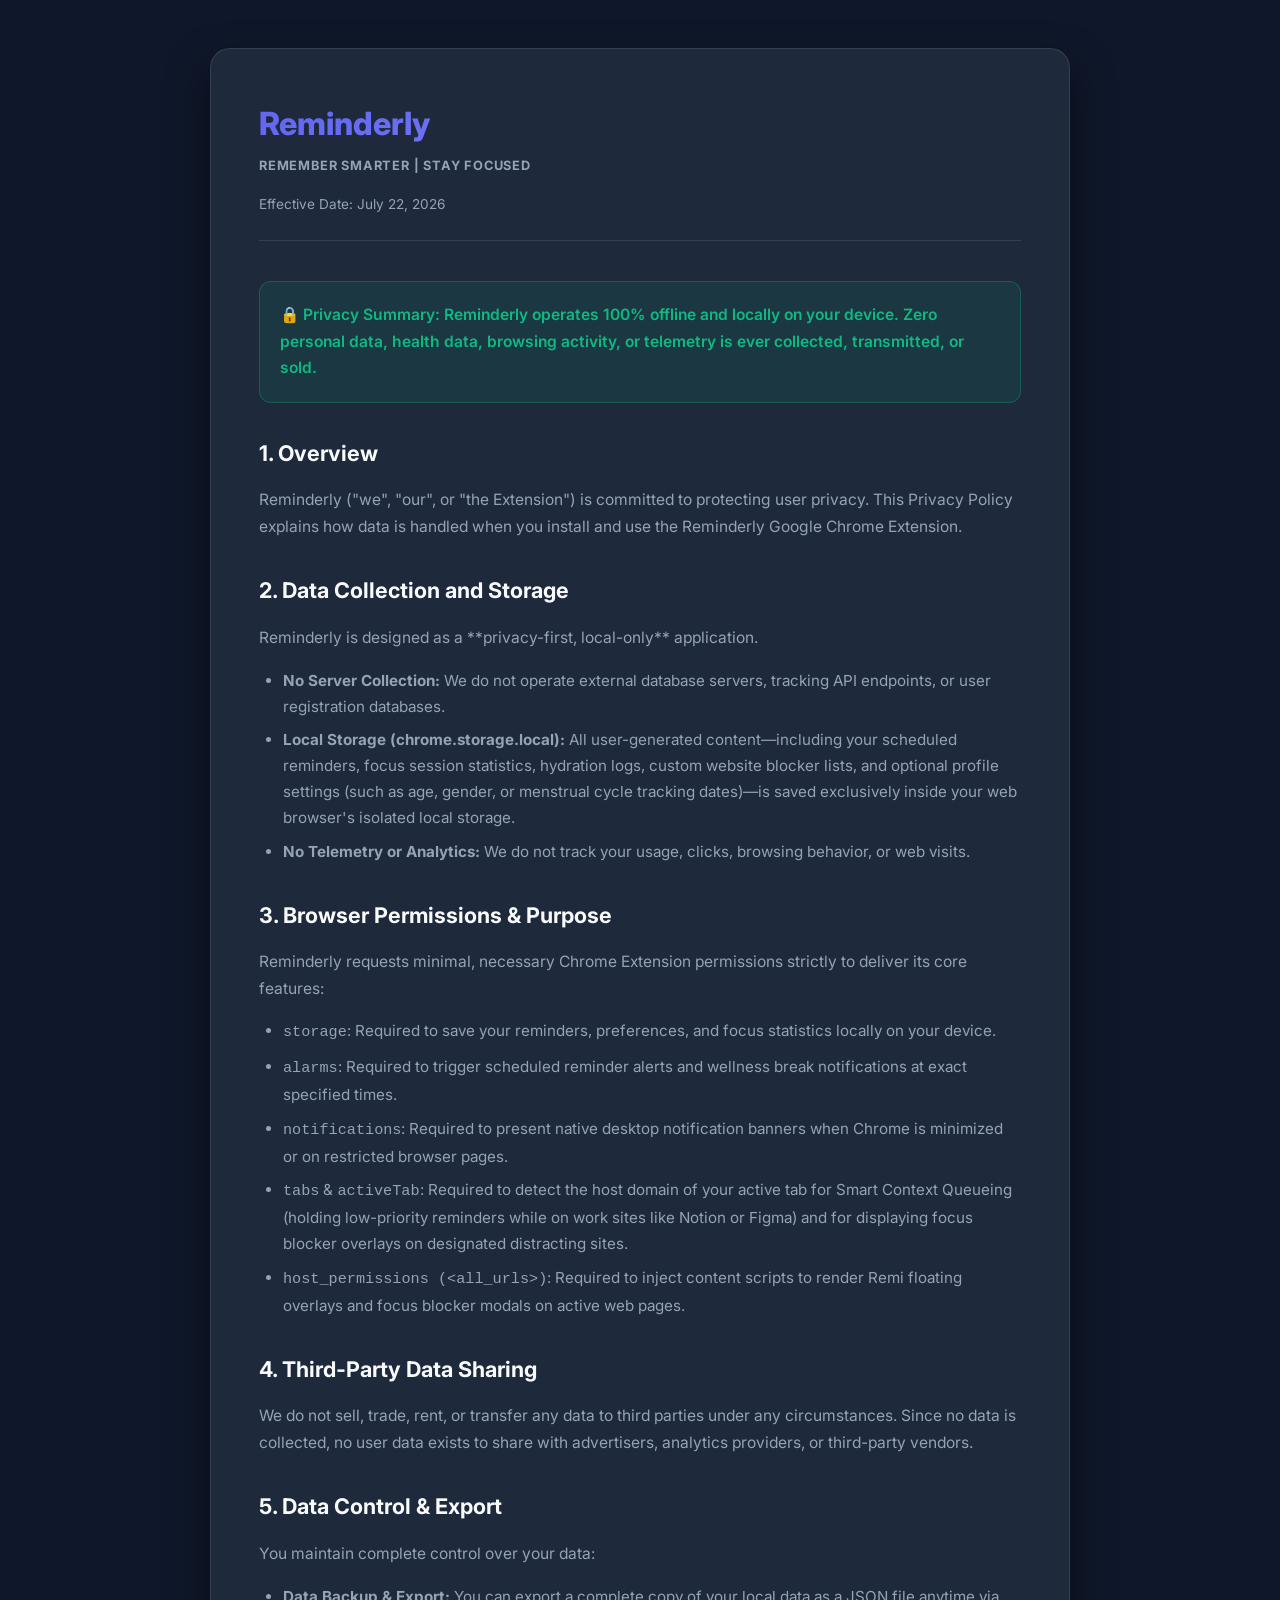
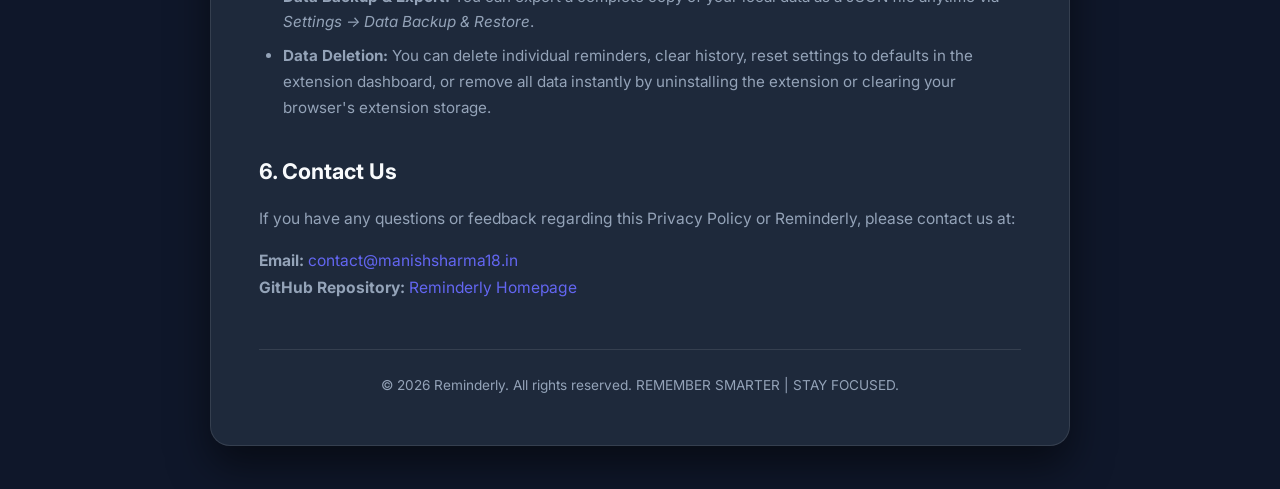
==== privacy.html @ 0ef1bbad "Initial commit" ====
<!DOCTYPE html>
<html lang="en">
<head>
  <meta charset="UTF-8" />
  <title>Privacy Policy – Reminderly Extension</title>
  <meta name="viewport" content="width=device-width, initial-scale=1.0" />
  <meta name="description" content="Privacy Policy for Reminderly Chrome Extension. 100% Offline & Local Storage. Zero Data Tracking." />
  <link rel="icon" href="icons/transparent.png" type="image/png">
  <link rel="preconnect" href="https://fonts.googleapis.com">
  <link rel="preconnect" href="https://fonts.gstatic.com" crossorigin>
  <link href="https://fonts.googleapis.com/css2?family=Inter:wght@400;500;600;700;800&display=swap" rel="stylesheet">
  
  <style>
    :root {
      --background: #0f172a;
      --surface: #1e293b;
      --surface-elevated: #334155;
      --text-primary: #f8fafc;
      --text-secondary: #94a3b8;
      --primary: #6366f1;
      --accent: #10b981;
      --border: rgba(255, 255, 255, 0.1);
    }

    * {
      box-sizing: border-box;
      margin: 0;
      padding: 0;
    }

    body {
      font-family: 'Inter', system-ui, -apple-system, sans-serif;
      background: var(--background);
      color: var(--text-primary);
      line-height: 1.7;
      padding: 3rem 1.5rem;
    }

    .container {
      max-width: 860px;
      margin: 0 auto;
      background: var(--surface);
      border: 1px solid var(--border);
      border-radius: 20px;
      padding: 3rem;
      box-shadow: 0 20px 40px rgba(0,0,0,0.5);
    }

    .header {
      margin-bottom: 2.5rem;
      border-bottom: 1px solid var(--border);
      padding-bottom: 1.5rem;
    }

    .logo-title {
      font-size: 2rem;
      font-weight: 800;
      background: linear-gradient(135deg, #6366f1 0%, #818cf8 100%);
      -webkit-background-clip: text;
      -webkit-text-fill-color: transparent;
      margin-bottom: 4px;
    }

    .tagline {
      font-size: 0.8rem;
      font-weight: 700;
      color: var(--text-secondary);
      letter-spacing: 0.8px;
      text-transform: uppercase;
    }

    .last-updated {
      font-size: 0.85rem;
      color: var(--text-secondary);
      margin-top: 1rem;
    }

    h2 {
      font-size: 1.35rem;
      font-weight: 700;
      color: var(--text-primary);
      margin: 2rem 0 1rem 0;
    }

    p {
      color: var(--text-secondary);
      font-size: 0.975rem;
      margin-bottom: 1rem;
    }

    ul {
      color: var(--text-secondary);
      font-size: 0.95rem;
      padding-left: 1.5rem;
      margin-bottom: 1rem;
    }

    li {
      margin-bottom: 0.5rem;
    }

    .highlight-box {
      background: rgba(16, 185, 129, 0.1);
      border: 1px solid rgba(16, 185, 129, 0.3);
      border-radius: 12px;
      padding: 1.25rem;
      margin: 1.5rem 0;
    }

    .highlight-box p {
      color: var(--accent);
      font-weight: 600;
      margin: 0;
    }

    footer {
      margin-top: 3rem;
      padding-top: 1.5rem;
      border-top: 1px solid var(--border);
      text-align: center;
      font-size: 0.85rem;
      color: var(--text-secondary);
    }

    a {
      color: var(--primary);
      text-decoration: none;
    }

    a:hover {
      text-decoration: underline;
    }
  </style>
</head>
<body>

  <div class="container">
    <div class="header">
      <div class="logo-title">Reminderly</div>
      <div class="tagline">REMEMBER SMARTER | STAY FOCUSED</div>
      <div class="last-updated">Effective Date: July 22, 2026</div>
    </div>

    <div class="highlight-box">
      <p>🔒 Privacy Summary: Reminderly operates 100% offline and locally on your device. Zero personal data, health data, browsing activity, or telemetry is ever collected, transmitted, or sold.</p>
    </div>

    <h2>1. Overview</h2>
    <p>
      Reminderly ("we", "our", or "the Extension") is committed to protecting user privacy. This Privacy Policy explains how data is handled when you install and use the Reminderly Google Chrome Extension.
    </p>

    <h2>2. Data Collection and Storage</h2>
    <p>
      Reminderly is designed as a **privacy-first, local-only** application. 
    </p>
    <ul>
      <li><strong>No Server Collection:</strong> We do not operate external database servers, tracking API endpoints, or user registration databases.</li>
      <li><strong>Local Storage (chrome.storage.local):</strong> All user-generated content—including your scheduled reminders, focus session statistics, hydration logs, custom website blocker lists, and optional profile settings (such as age, gender, or menstrual cycle tracking dates)—is saved exclusively inside your web browser's isolated local storage.</li>
      <li><strong>No Telemetry or Analytics:</strong> We do not track your usage, clicks, browsing behavior, or web visits.</li>
    </ul>

    <h2>3. Browser Permissions & Purpose</h2>
    <p>Reminderly requests minimal, necessary Chrome Extension permissions strictly to deliver its core features:</p>
    <ul>
      <li><code>storage</code>: Required to save your reminders, preferences, and focus statistics locally on your device.</li>
      <li><code>alarms</code>: Required to trigger scheduled reminder alerts and wellness break notifications at exact specified times.</li>
      <li><code>notifications</code>: Required to present native desktop notification banners when Chrome is minimized or on restricted browser pages.</li>
      <li><code>tabs</code> & <code>activeTab</code>: Required to detect the host domain of your active tab for Smart Context Queueing (holding low-priority reminders while on work sites like Notion or Figma) and for displaying focus blocker overlays on designated distracting sites.</li>
      <li><code>host_permissions (&lt;all_urls&gt;)</code>: Required to inject content scripts to render Remi floating overlays and focus blocker modals on active web pages.</li>
    </ul>

    <h2>4. Third-Party Data Sharing</h2>
    <p>
      We do not sell, trade, rent, or transfer any data to third parties under any circumstances. Since no data is collected, no user data exists to share with advertisers, analytics providers, or third-party vendors.
    </p>

    <h2>5. Data Control & Export</h2>
    <p>
      You maintain complete control over your data:
    </p>
    <ul>
      <li><strong>Data Backup & Export:</strong> You can export a complete copy of your local data as a JSON file anytime via <em>Settings → Data Backup & Restore</em>.</li>
      <li><strong>Data Deletion:</strong> You can delete individual reminders, clear history, reset settings to defaults in the extension dashboard, or remove all data instantly by uninstalling the extension or clearing your browser's extension storage.</li>
    </ul>

    <h2>6. Contact Us</h2>
    <p>
      If you have any questions or feedback regarding this Privacy Policy or Reminderly, please contact us at:
    </p>
    <p>
      <strong>Email:</strong> <a href="mailto:contact@manishsharma18.in">contact@manishsharma18.in</a><br />
      <strong>GitHub Repository:</strong> <a href="index.html">Reminderly Homepage</a>
    </p>

    <footer>
      © 2026 Reminderly. All rights reserved. REMEMBER SMARTER | STAY FOCUSED.
    </footer>
  </div>

</body>
</html>
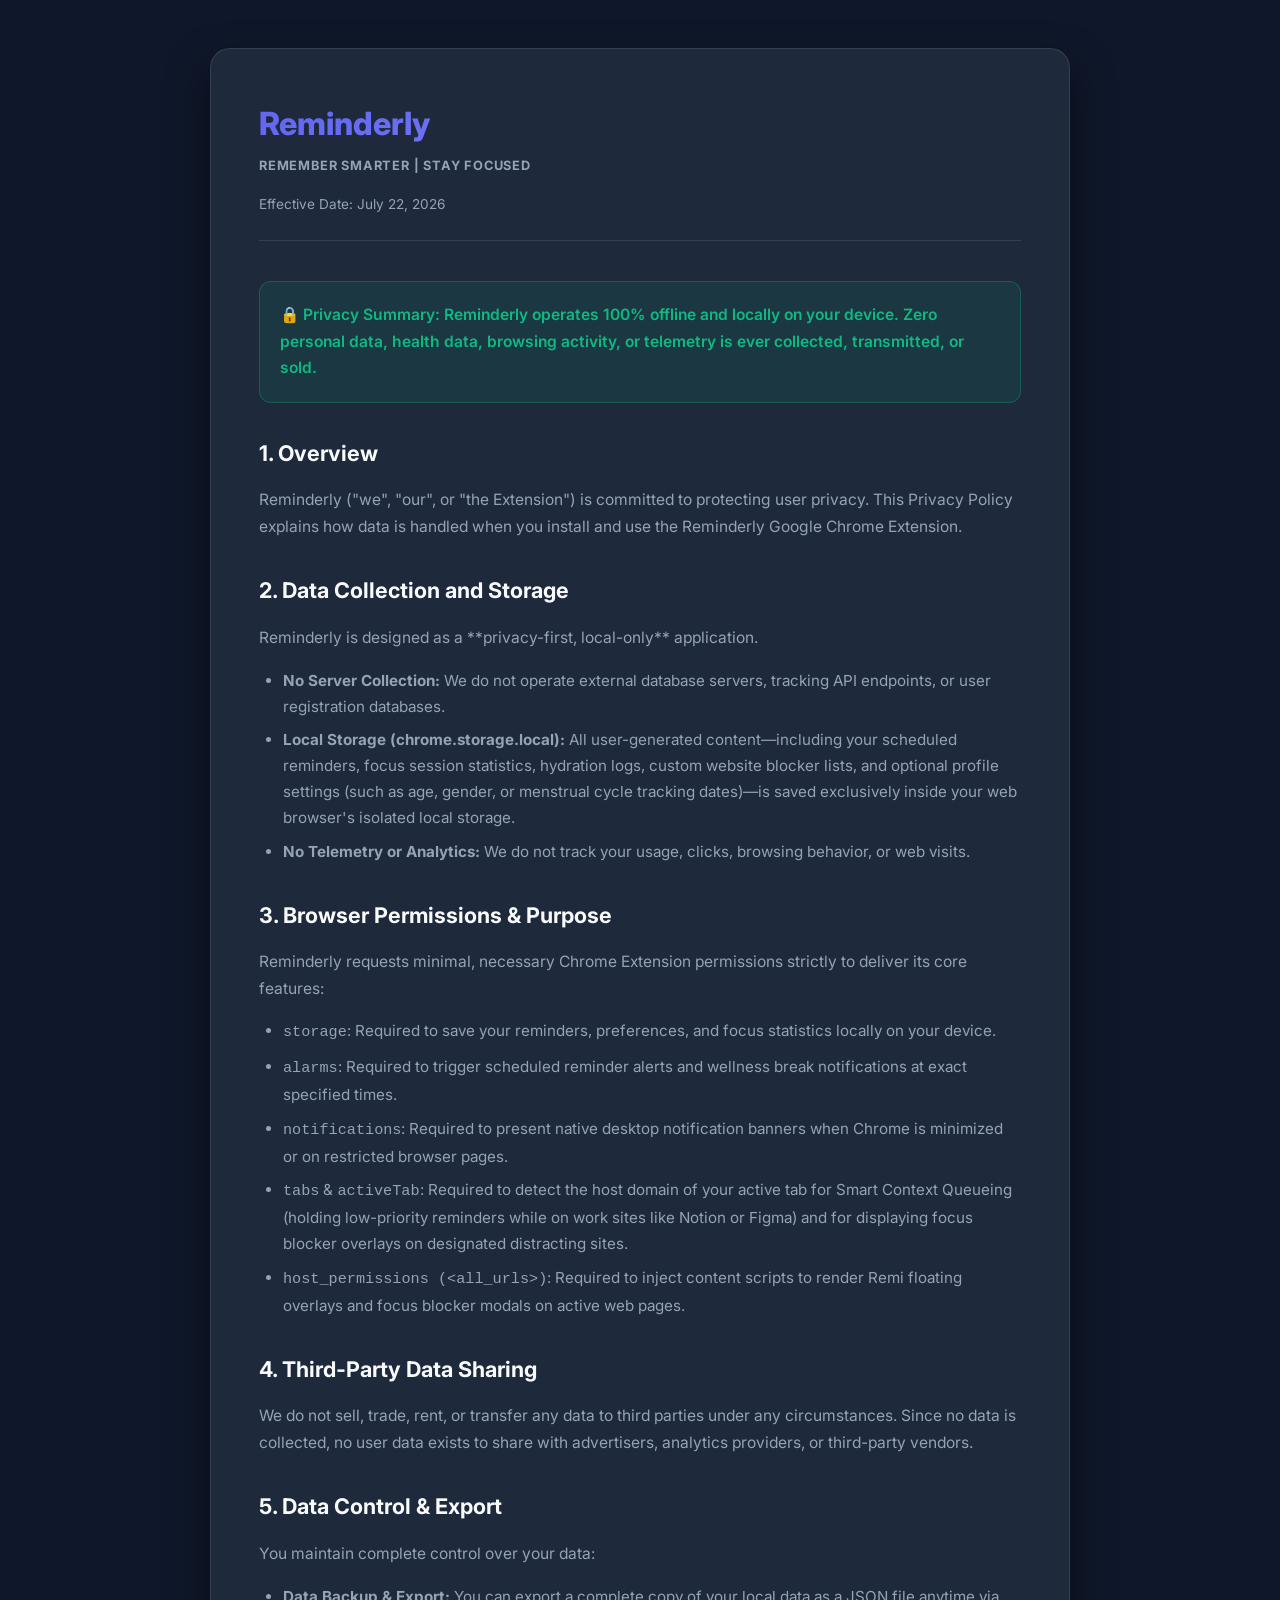
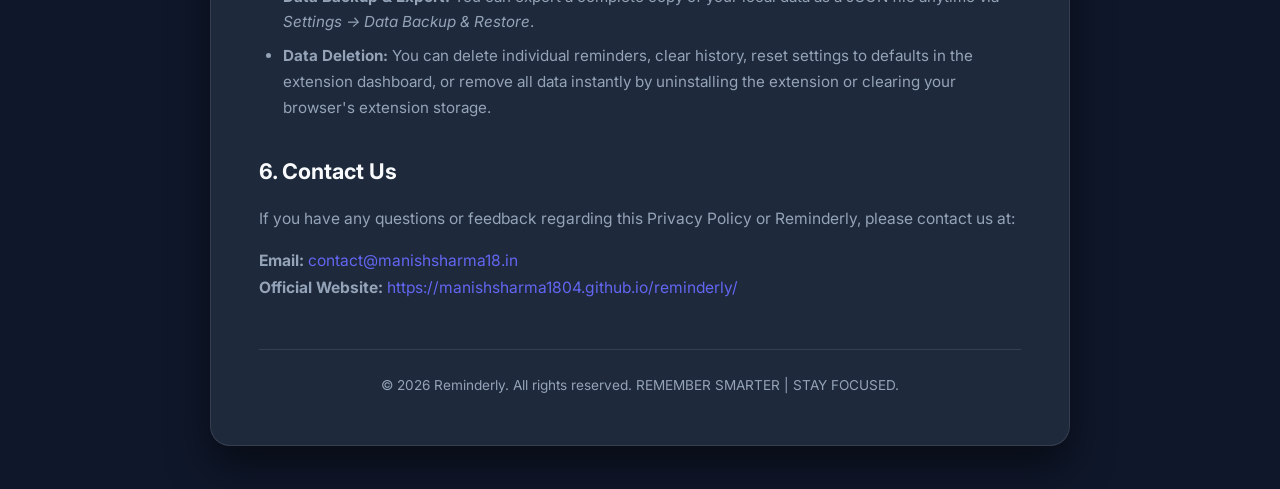
==== commit d49727e4: ". ..." ====
--- a/privacy.html
+++ b/privacy.html
@@ -190,7 +190,7 @@
     </p>
     <p>
       <strong>Email:</strong> <a href="mailto:contact@manishsharma18.in">contact@manishsharma18.in</a><br />
-      <strong>GitHub Repository:</strong> <a href="index.html">Reminderly Homepage</a>
+      <strong>Official Website:</strong> <a href="https://manishsharma1804.github.io/reminderly/">https://manishsharma1804.github.io/reminderly/</a>
     </p>
 
     <footer>
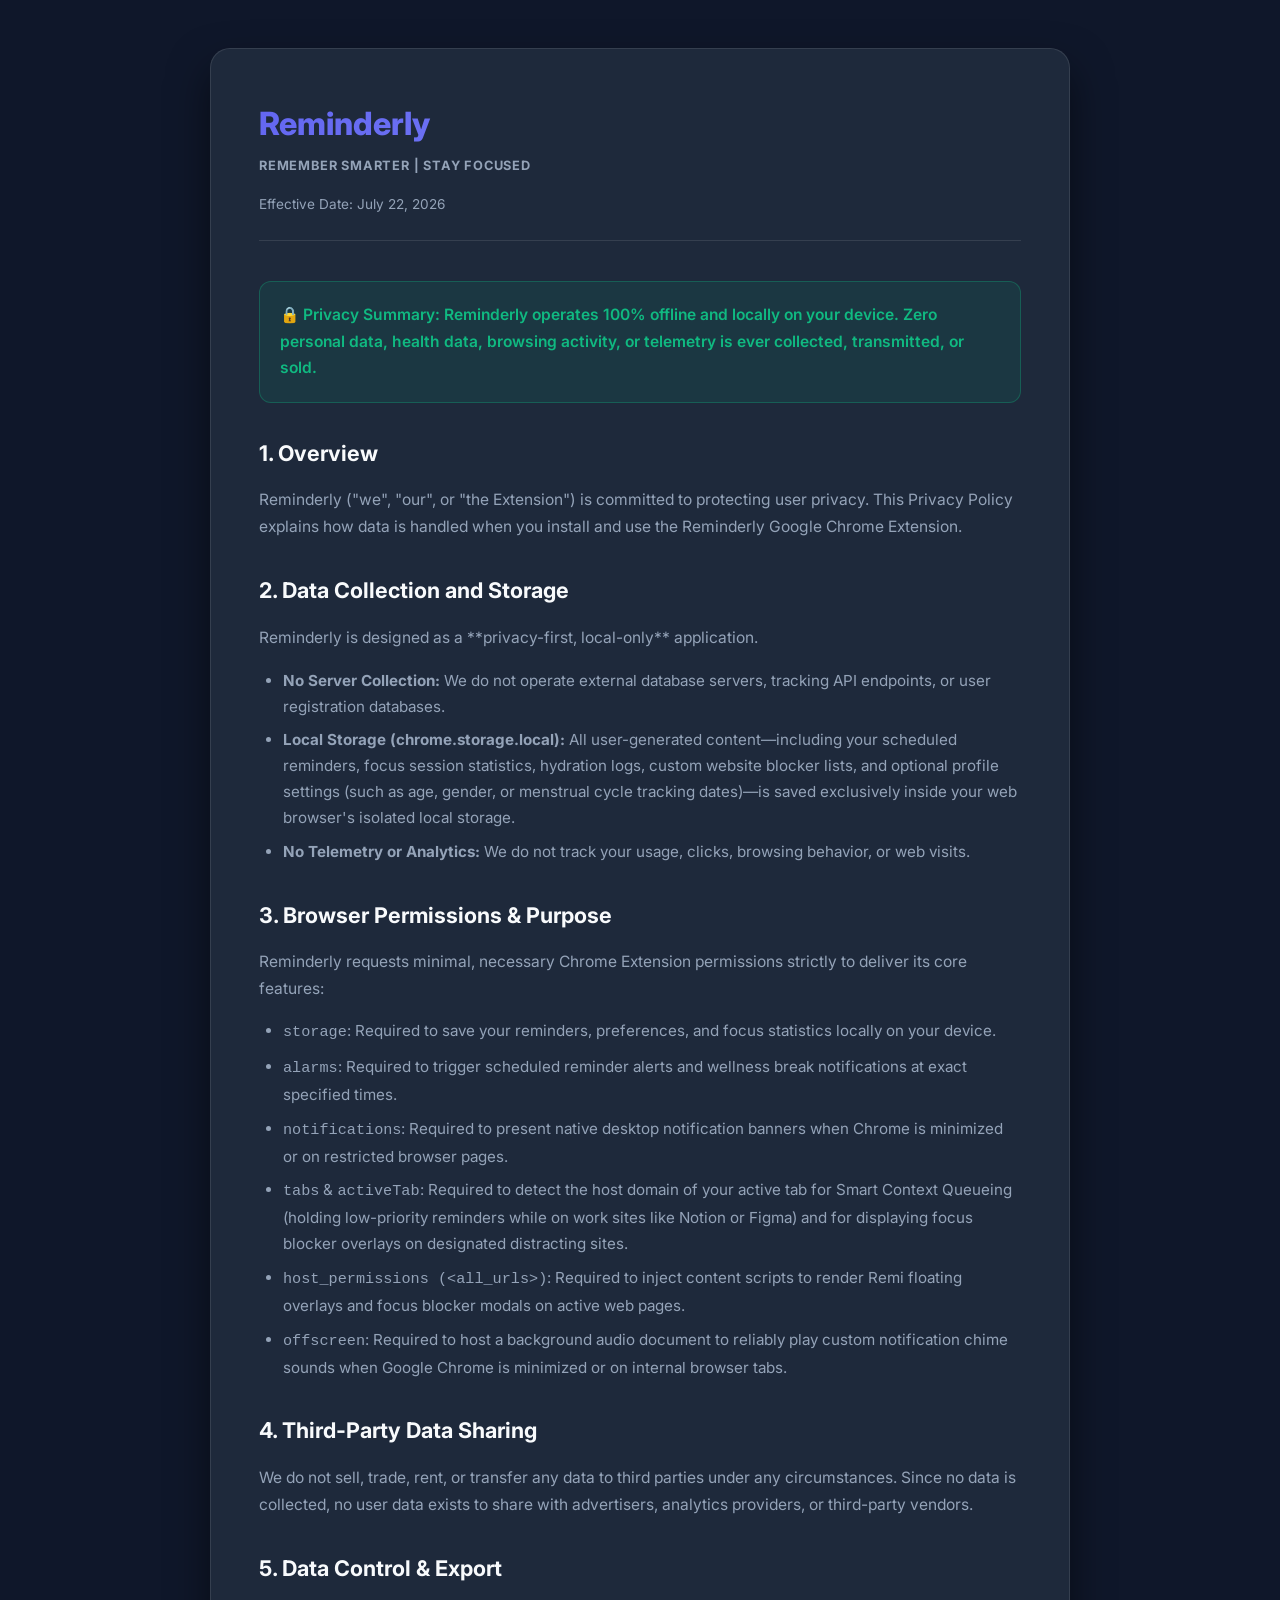
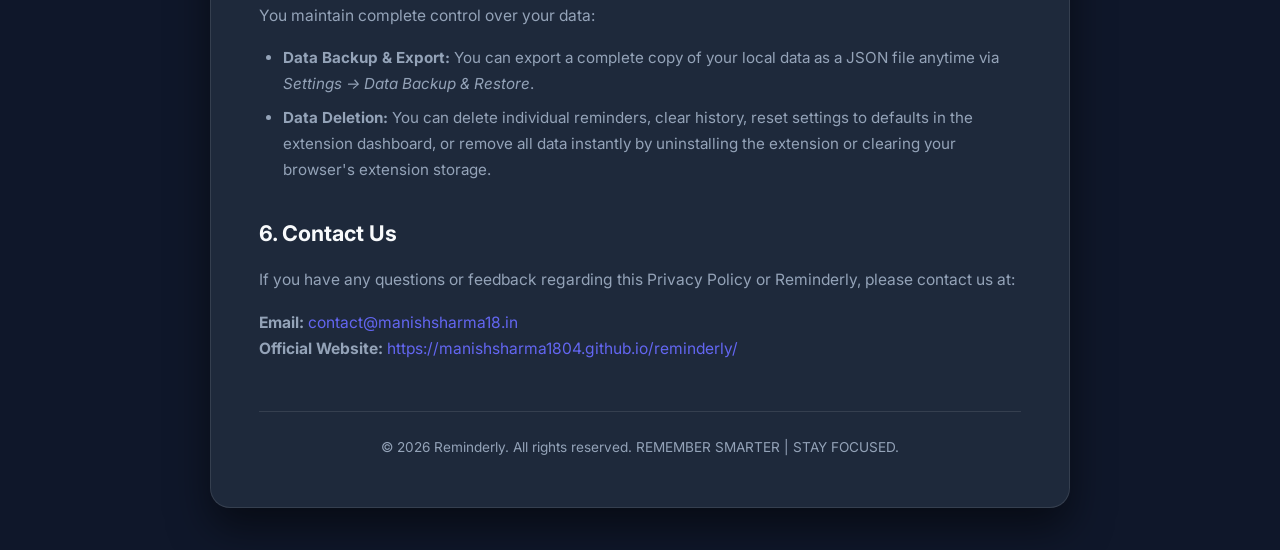
==== commit 5a485ec2: "sound fix" ====
--- a/privacy.html
+++ b/privacy.html
@@ -168,6 +168,7 @@
       <li><code>notifications</code>: Required to present native desktop notification banners when Chrome is minimized or on restricted browser pages.</li>
       <li><code>tabs</code> & <code>activeTab</code>: Required to detect the host domain of your active tab for Smart Context Queueing (holding low-priority reminders while on work sites like Notion or Figma) and for displaying focus blocker overlays on designated distracting sites.</li>
       <li><code>host_permissions (&lt;all_urls&gt;)</code>: Required to inject content scripts to render Remi floating overlays and focus blocker modals on active web pages.</li>
+      <li><code>offscreen</code>: Required to host a background audio document to reliably play custom notification chime sounds when Google Chrome is minimized or on internal browser tabs.</li>
     </ul>
 
     <h2>4. Third-Party Data Sharing</h2>
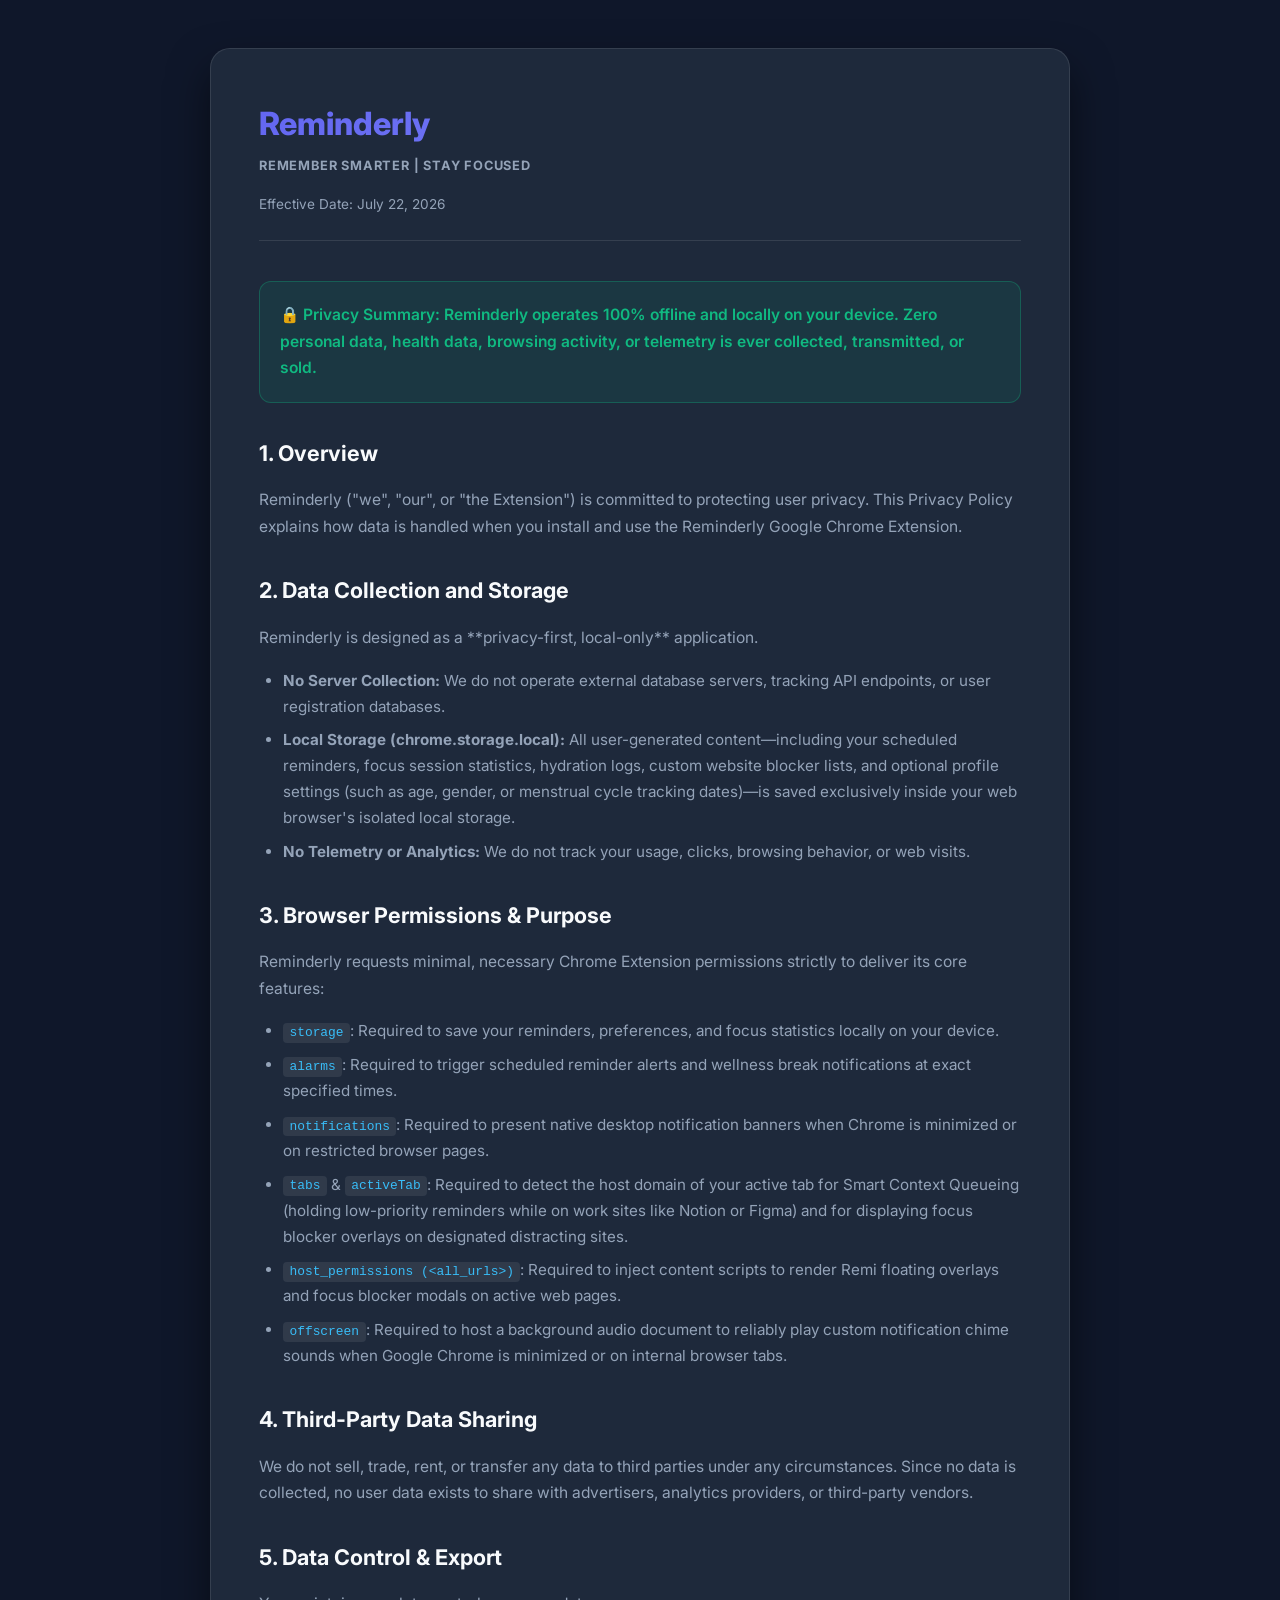
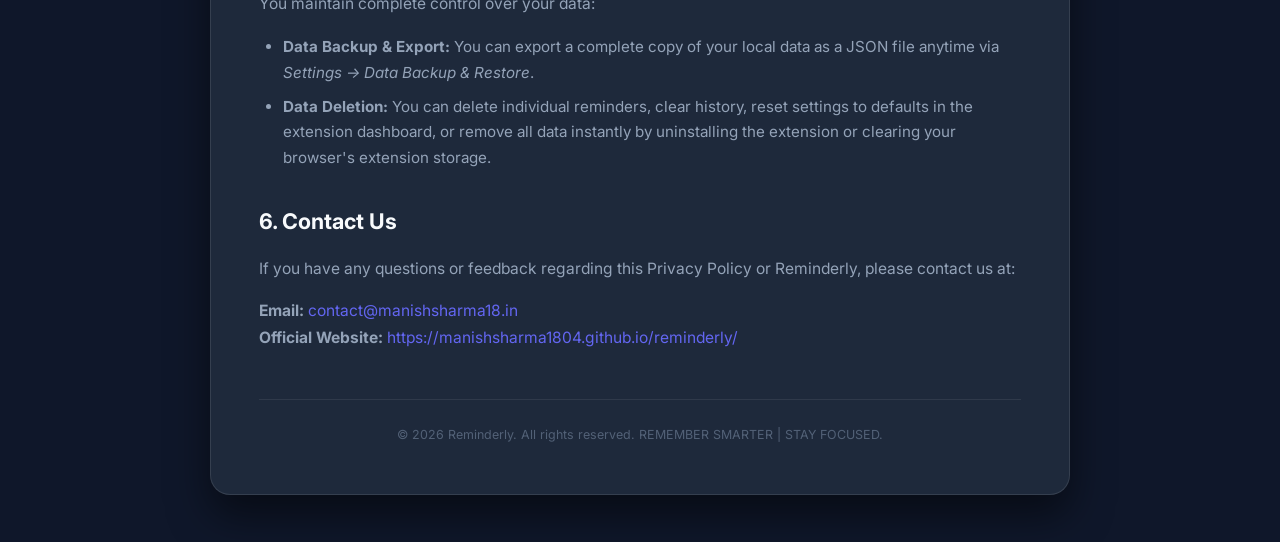
==== commit 7553c9fc: "Update privacy.html" ====
--- a/privacy.html
+++ b/privacy.html
@@ -1,203 +1,297 @@
 <!DOCTYPE html>
 <html lang="en">
+
 <head>
-  <meta charset="UTF-8" />
-  <title>Privacy Policy – Reminderly Extension</title>
-  <meta name="viewport" content="width=device-width, initial-scale=1.0" />
-  <meta name="description" content="Privacy Policy for Reminderly Chrome Extension. 100% Offline & Local Storage. Zero Data Tracking." />
-  <link rel="icon" href="icons/transparent.png" type="image/png">
-  <link rel="preconnect" href="https://fonts.googleapis.com">
-  <link rel="preconnect" href="https://fonts.gstatic.com" crossorigin>
-  <link href="https://fonts.googleapis.com/css2?family=Inter:wght@400;500;600;700;800&display=swap" rel="stylesheet">
-  
-  <style>
-    :root {
-      --background: #0f172a;
-      --surface: #1e293b;
-      --surface-elevated: #334155;
-      --text-primary: #f8fafc;
-      --text-secondary: #94a3b8;
-      --primary: #6366f1;
-      --accent: #10b981;
-      --border: rgba(255, 255, 255, 0.1);
-    }
-
-    * {
-      box-sizing: border-box;
-      margin: 0;
-      padding: 0;
-    }
-
-    body {
-      font-family: 'Inter', system-ui, -apple-system, sans-serif;
-      background: var(--background);
-      color: var(--text-primary);
-      line-height: 1.7;
-      padding: 3rem 1.5rem;
-    }
-
-    .container {
-      max-width: 860px;
-      margin: 0 auto;
-      background: var(--surface);
-      border: 1px solid var(--border);
-      border-radius: 20px;
-      padding: 3rem;
-      box-shadow: 0 20px 40px rgba(0,0,0,0.5);
-    }
-
-    .header {
-      margin-bottom: 2.5rem;
-      border-bottom: 1px solid var(--border);
-      padding-bottom: 1.5rem;
-    }
-
-    .logo-title {
-      font-size: 2rem;
-      font-weight: 800;
-      background: linear-gradient(135deg, #6366f1 0%, #818cf8 100%);
-      -webkit-background-clip: text;
-      -webkit-text-fill-color: transparent;
-      margin-bottom: 4px;
-    }
-
-    .tagline {
-      font-size: 0.8rem;
-      font-weight: 700;
-      color: var(--text-secondary);
-      letter-spacing: 0.8px;
-      text-transform: uppercase;
-    }
-
-    .last-updated {
-      font-size: 0.85rem;
-      color: var(--text-secondary);
-      margin-top: 1rem;
-    }
-
-    h2 {
-      font-size: 1.35rem;
-      font-weight: 700;
-      color: var(--text-primary);
-      margin: 2rem 0 1rem 0;
-    }
-
-    p {
-      color: var(--text-secondary);
-      font-size: 0.975rem;
-      margin-bottom: 1rem;
-    }
-
-    ul {
-      color: var(--text-secondary);
-      font-size: 0.95rem;
-      padding-left: 1.5rem;
-      margin-bottom: 1rem;
-    }
-
-    li {
-      margin-bottom: 0.5rem;
-    }
-
-    .highlight-box {
-      background: rgba(16, 185, 129, 0.1);
-      border: 1px solid rgba(16, 185, 129, 0.3);
-      border-radius: 12px;
-      padding: 1.25rem;
-      margin: 1.5rem 0;
-    }
-
-    .highlight-box p {
-      color: var(--accent);
-      font-weight: 600;
-      margin: 0;
-    }
-
-    footer {
-      margin-top: 3rem;
-      padding-top: 1.5rem;
-      border-top: 1px solid var(--border);
-      text-align: center;
-      font-size: 0.85rem;
-      color: var(--text-secondary);
-    }
-
-    a {
-      color: var(--primary);
-      text-decoration: none;
-    }
-
-    a:hover {
-      text-decoration: underline;
-    }
-  </style>
+    <meta charset="UTF-8" />
+    <title>Privacy Policy – Reminderly Extension</title>
+    <meta name="viewport" content="width=device-width, initial-scale=1.0" />
+    <meta name="description"
+        content="Privacy Policy for Reminderly Chrome Extension. 100% Offline & Local Storage. Zero Data Tracking." />
+    <link rel="icon" href="icons/transparent.png" type="image/png">
+    <link rel="preconnect" href="https://fonts.googleapis.com">
+    <link rel="preconnect" href="https://fonts.gstatic.com" crossorigin>
+    <link href="https://fonts.googleapis.com/css2?family=Inter:wght@400;500;600;700;800&display=swap" rel="stylesheet">
+
+    <style>
+        :root {
+            --background: #0f172a;
+            --surface: #1e293b;
+            --surface-elevated: #334155;
+            --text-primary: #f8fafc;
+            --text-secondary: #94a3b8;
+            --primary: #6366f1;
+            --accent: #10b981;
+            --border: rgba(255, 255, 255, 0.1);
+        }
+
+        * {
+            box-sizing: border-box;
+            margin: 0;
+            padding: 0;
+        }
+
+        body {
+            font-family: 'Inter', system-ui, -apple-system, sans-serif;
+            background: var(--background);
+            color: var(--text-primary);
+            line-height: 1.7;
+            padding: 3rem 1.5rem;
+            overflow-x: hidden;
+        }
+
+        .container {
+            max-width: 860px;
+            margin: 0 auto;
+            background: var(--surface);
+            border: 1px solid var(--border);
+            border-radius: 20px;
+            padding: 3rem;
+            box-shadow: 0 20px 40px rgba(0, 0, 0, 0.5);
+        }
+
+        .header {
+            margin-bottom: 2.5rem;
+            border-bottom: 1px solid var(--border);
+            padding-bottom: 1.5rem;
+        }
+
+        .logo-title {
+            font-size: 2rem;
+            font-weight: 800;
+            background: linear-gradient(135deg, #6366f1 0%, #818cf8 100%);
+            -webkit-background-clip: text;
+            -webkit-text-fill-color: transparent;
+            margin-bottom: 4px;
+        }
+
+        .tagline {
+            font-size: 0.8rem;
+            font-weight: 700;
+            color: var(--text-secondary);
+            letter-spacing: 0.8px;
+            text-transform: uppercase;
+        }
+
+        .last-updated {
+            font-size: 0.85rem;
+            color: var(--text-secondary);
+            margin-top: 1rem;
+        }
+
+        h2 {
+            font-size: 1.35rem;
+            font-weight: 700;
+            color: var(--text-primary);
+            margin: 2rem 0 1rem 0;
+        }
+
+        p {
+            color: var(--text-secondary);
+            font-size: 0.975rem;
+            margin-bottom: 1rem;
+            overflow-wrap: break-word;
+        }
+
+        ul {
+            color: var(--text-secondary);
+            font-size: 0.95rem;
+            padding-left: 1.5rem;
+            margin-bottom: 1rem;
+        }
+
+        li {
+            margin-bottom: 0.5rem;
+            overflow-wrap: break-word;
+        }
+
+        code {
+            background: rgba(255, 255, 255, 0.08);
+            color: #38bdf8;
+            padding: 0.15rem 0.4rem;
+            border-radius: 4px;
+            font-size: 0.85em;
+            word-break: break-word;
+            overflow-wrap: anywhere;
+        }
+
+        .highlight-box {
+            background: rgba(16, 185, 129, 0.1);
+            border: 1px solid rgba(16, 185, 129, 0.3);
+            border-radius: 12px;
+            padding: 1.25rem;
+            margin: 1.5rem 0;
+        }
+
+        .highlight-box p {
+            color: var(--accent);
+            font-weight: 600;
+            margin: 0;
+        }
+
+        footer {
+            margin-top: 3rem;
+            padding-top: 1.5rem;
+            border-top: 1px solid var(--border);
+            text-align: center;
+            font-size: 0.78rem;
+            color: #64748b;
+            opacity: 0.75;
+            font-weight: 400;
+        }
+
+        a {
+            color: var(--primary);
+            text-decoration: none;
+            word-break: break-word;
+        }
+
+        a:hover {
+            text-decoration: underline;
+        }
+
+        @media (max-width: 768px) {
+            body {
+                padding: 1.25rem 0.75rem;
+            }
+
+            .container {
+                padding: 1.75rem 1.25rem;
+                border-radius: 16px;
+            }
+
+            .logo-title {
+                font-size: 1.65rem;
+            }
+
+            .tagline {
+                font-size: 0.75rem;
+            }
+
+            h2 {
+                font-size: 1.15rem;
+                margin: 1.5rem 0 0.75rem 0;
+            }
+
+            p, ul {
+                font-size: 0.9rem;
+                line-height: 1.6;
+            }
+
+            ul {
+                padding-left: 1.2rem;
+            }
+        }
+
+        @media (max-width: 480px) {
+            body {
+                padding: 0.75rem 0.5rem;
+            }
+
+            .container {
+                padding: 1.25rem 0.9rem;
+                border-radius: 12px;
+            }
+
+            .header {
+                margin-bottom: 1.75rem;
+                padding-bottom: 1rem;
+            }
+
+            .highlight-box {
+                padding: 1rem;
+                margin: 1.25rem 0;
+            }
+        }
+    </style>
 </head>
+
 <body>
 
-  <div class="container">
-    <div class="header">
-      <div class="logo-title">Reminderly</div>
-      <div class="tagline">REMEMBER SMARTER | STAY FOCUSED</div>
-      <div class="last-updated">Effective Date: July 22, 2026</div>
+    <div class="container">
+        <div class="header">
+            <div class="logo-title">Reminderly</div>
+            <div class="tagline">REMEMBER SMARTER | STAY FOCUSED</div>
+            <div class="last-updated">Effective Date: July 22, 2026</div>
+        </div>
+
+        <div class="highlight-box">
+            <p>🔒 Privacy Summary: Reminderly operates 100% offline and locally on your device. Zero personal data,
+                health data, browsing activity, or telemetry is ever collected, transmitted, or sold.</p>
+        </div>
+
+        <h2>1. Overview</h2>
+        <p>
+            Reminderly ("we", "our", or "the Extension") is committed to protecting user privacy. This Privacy Policy
+            explains how data is handled when you install and use the Reminderly Google Chrome Extension.
+        </p>
+
+        <h2>2. Data Collection and Storage</h2>
+        <p>
+            Reminderly is designed as a **privacy-first, local-only** application.
+        </p>
+        <ul>
+            <li><strong>No Server Collection:</strong> We do not operate external database servers, tracking API
+                endpoints, or user registration databases.</li>
+            <li><strong>Local Storage (chrome.storage.local):</strong> All user-generated content—including your
+                scheduled reminders, focus session statistics, hydration logs, custom website blocker lists, and
+                optional profile settings (such as age, gender, or menstrual cycle tracking dates)—is saved exclusively
+                inside your web browser's isolated local storage.</li>
+            <li><strong>No Telemetry or Analytics:</strong> We do not track your usage, clicks, browsing behavior, or
+                web visits.</li>
+        </ul>
+
+        <h2>3. Browser Permissions & Purpose</h2>
+        <p>Reminderly requests minimal, necessary Chrome Extension permissions strictly to deliver its core features:
+        </p>
+        <ul>
+            <li><code>storage</code>: Required to save your reminders, preferences, and focus statistics locally on your
+                device.</li>
+            <li><code>alarms</code>: Required to trigger scheduled reminder alerts and wellness break notifications at
+                exact specified times.</li>
+            <li><code>notifications</code>: Required to present native desktop notification banners when Chrome is
+                minimized or on restricted browser pages.</li>
+            <li><code>tabs</code> & <code>activeTab</code>: Required to detect the host domain of your active tab for
+                Smart Context Queueing (holding low-priority reminders while on work sites like Notion or Figma) and for
+                displaying focus blocker overlays on designated distracting sites.</li>
+            <li><code>host_permissions (&lt;all_urls&gt;)</code>: Required to inject content scripts to render Remi
+                floating overlays and focus blocker modals on active web pages.</li>
+            <li><code>offscreen</code>: Required to host a background audio document to reliably play custom
+                notification chime sounds when Google Chrome is minimized or on internal browser tabs.</li>
+        </ul>
+
+        <h2>4. Third-Party Data Sharing</h2>
+        <p>
+            We do not sell, trade, rent, or transfer any data to third parties under any circumstances. Since no data is
+            collected, no user data exists to share with advertisers, analytics providers, or third-party vendors.
+        </p>
+
+        <h2>5. Data Control & Export</h2>
+        <p>
+            You maintain complete control over your data:
+        </p>
+        <ul>
+            <li><strong>Data Backup & Export:</strong> You can export a complete copy of your local data as a JSON file
+                anytime via <em>Settings → Data Backup & Restore</em>.</li>
+            <li><strong>Data Deletion:</strong> You can delete individual reminders, clear history, reset settings to
+                defaults in the extension dashboard, or remove all data instantly by uninstalling the extension or
+                clearing your browser's extension storage.</li>
+        </ul>
+
+        <h2>6. Contact Us</h2>
+        <p>
+            If you have any questions or feedback regarding this Privacy Policy or Reminderly, please contact us at:
+        </p>
+        <p>
+            <strong>Email:</strong> <a href="mailto:contact@manishsharma18.in">contact@manishsharma18.in</a><br />
+            <strong>Official Website:</strong> <a
+                href="https://manishsharma1804.github.io/reminderly/">https://manishsharma1804.github.io/reminderly/</a>
+        </p>
+
+        <footer>
+            © 2026 Reminderly. All rights reserved. REMEMBER SMARTER | STAY FOCUSED.
+        </footer>
     </div>
 
-    <div class="highlight-box">
-      <p>🔒 Privacy Summary: Reminderly operates 100% offline and locally on your device. Zero personal data, health data, browsing activity, or telemetry is ever collected, transmitted, or sold.</p>
-    </div>
-
-    <h2>1. Overview</h2>
-    <p>
-      Reminderly ("we", "our", or "the Extension") is committed to protecting user privacy. This Privacy Policy explains how data is handled when you install and use the Reminderly Google Chrome Extension.
-    </p>
-
-    <h2>2. Data Collection and Storage</h2>
-    <p>
-      Reminderly is designed as a **privacy-first, local-only** application. 
-    </p>
-    <ul>
-      <li><strong>No Server Collection:</strong> We do not operate external database servers, tracking API endpoints, or user registration databases.</li>
-      <li><strong>Local Storage (chrome.storage.local):</strong> All user-generated content—including your scheduled reminders, focus session statistics, hydration logs, custom website blocker lists, and optional profile settings (such as age, gender, or menstrual cycle tracking dates)—is saved exclusively inside your web browser's isolated local storage.</li>
-      <li><strong>No Telemetry or Analytics:</strong> We do not track your usage, clicks, browsing behavior, or web visits.</li>
-    </ul>
-
-    <h2>3. Browser Permissions & Purpose</h2>
-    <p>Reminderly requests minimal, necessary Chrome Extension permissions strictly to deliver its core features:</p>
-    <ul>
-      <li><code>storage</code>: Required to save your reminders, preferences, and focus statistics locally on your device.</li>
-      <li><code>alarms</code>: Required to trigger scheduled reminder alerts and wellness break notifications at exact specified times.</li>
-      <li><code>notifications</code>: Required to present native desktop notification banners when Chrome is minimized or on restricted browser pages.</li>
-      <li><code>tabs</code> & <code>activeTab</code>: Required to detect the host domain of your active tab for Smart Context Queueing (holding low-priority reminders while on work sites like Notion or Figma) and for displaying focus blocker overlays on designated distracting sites.</li>
-      <li><code>host_permissions (&lt;all_urls&gt;)</code>: Required to inject content scripts to render Remi floating overlays and focus blocker modals on active web pages.</li>
-      <li><code>offscreen</code>: Required to host a background audio document to reliably play custom notification chime sounds when Google Chrome is minimized or on internal browser tabs.</li>
-    </ul>
-
-    <h2>4. Third-Party Data Sharing</h2>
-    <p>
-      We do not sell, trade, rent, or transfer any data to third parties under any circumstances. Since no data is collected, no user data exists to share with advertisers, analytics providers, or third-party vendors.
-    </p>
-
-    <h2>5. Data Control & Export</h2>
-    <p>
-      You maintain complete control over your data:
-    </p>
-    <ul>
-      <li><strong>Data Backup & Export:</strong> You can export a complete copy of your local data as a JSON file anytime via <em>Settings → Data Backup & Restore</em>.</li>
-      <li><strong>Data Deletion:</strong> You can delete individual reminders, clear history, reset settings to defaults in the extension dashboard, or remove all data instantly by uninstalling the extension or clearing your browser's extension storage.</li>
-    </ul>
-
-    <h2>6. Contact Us</h2>
-    <p>
-      If you have any questions or feedback regarding this Privacy Policy or Reminderly, please contact us at:
-    </p>
-    <p>
-      <strong>Email:</strong> <a href="mailto:contact@manishsharma18.in">contact@manishsharma18.in</a><br />
-      <strong>Official Website:</strong> <a href="https://manishsharma1804.github.io/reminderly/">https://manishsharma1804.github.io/reminderly/</a>
-    </p>
-
-    <footer>
-      © 2026 Reminderly. All rights reserved. REMEMBER SMARTER | STAY FOCUSED.
-    </footer>
-  </div>
-
 </body>
+
 </html>
